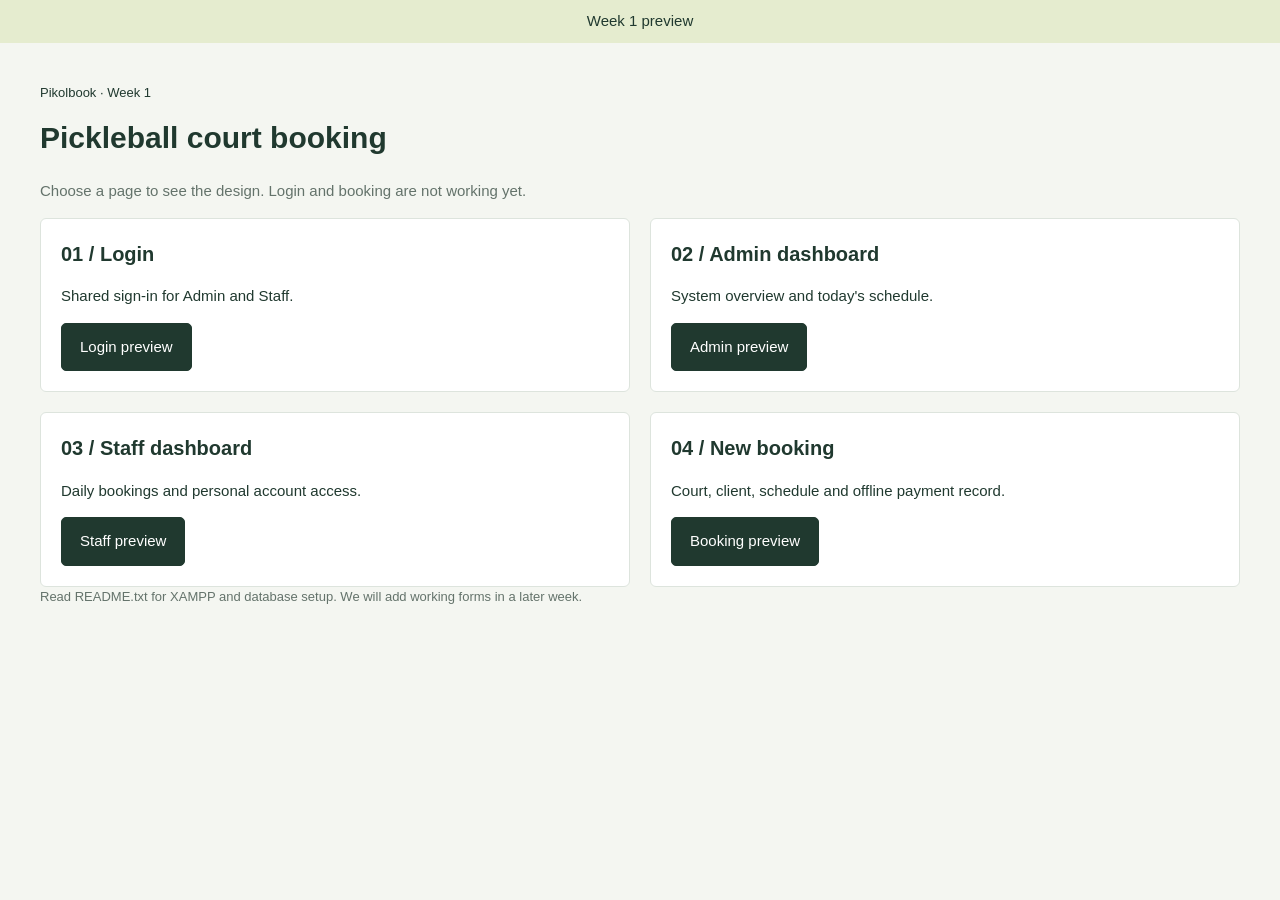
==== index.html @ 829a215b "Week 1" ====
<!DOCTYPE html>
<html lang="en">

<head>
    <meta charset="utf-8">
    <meta name="viewport" content="width=device-width, initial-scale=1">
    <title>Week 1 preview | Pikolbook</title>
    <link rel="stylesheet" href="style.css">
</head>

<body>
    <div class="preview">Week 1 preview</div>
    <main class="home">
        <p class="eyebrow">Pikolbook · Week 1</p>
        <h1>Pickleball court booking</h1>
        <p class="muted">Choose a page to see the design. Login and booking are not working yet.</p>
        <div class="home-grid">
            <article class="card">
                <h2>01 / Login</h2>
                <p>Shared sign-in for Admin and Staff.</p>
                <a class="button" href="login.html">Login preview</a>
            </article>
            <article class="card">
                <h2>02 / Admin dashboard</h2>
                <p>System overview and today's schedule.</p>
                <a class="button" href="admin-dashboard.html">Admin preview</a>
            </article>
            <article class="card">
                <h2>03 / Staff dashboard</h2>
                <p>Daily bookings and personal account access.</p>
                <a class="button" href="staff-dashboard.html">Staff preview</a>
            </article>
            <article class="card">
                <h2>04 / New booking</h2>
                <p>Court, client, schedule and offline payment record.</p>
                <a class="button" href="new-booking.html">Booking preview</a>
            </article>
        </div>
        <p class="note">Read README.txt for XAMPP and database setup. We will add working forms in a later week.</p>
    </main>
</body>

</html>
---- style.css ----
/* BASIC TEXT AND COLORS */
/* 100vh means the full height of the browser window. */
body {
    min-height: 100vh;
    display: flex;
    flex-direction: column;
    margin: 0;
    background-color: #f4f6f1;
    color: #20392f;
    font-family: Arial, sans-serif;
    font-size: 15px;
    line-height: 1.5;
}

h1,
h2,
p {
    margin-top: 0;
}

h1 {
    font-size: 30px;
}

h2 {
    font-size: 20px;
}

a {
    color: #20392f;
}

a:hover {
    text-decoration: underline;
}

small,
.muted,
.note {
    color: #64736b;
}

.note,
.eyebrow {
    font-size: 13px;
}

/* TOP LABEL */
.preview {
    padding: 10px;
    background-color: #e5eccf;
    text-align: center;
}

/* SIDEBAR AND MAIN AREA: TWO GRID COLUMNS */
.shell {
    flex-grow: 1;
    display: grid;
    grid-template-columns: 230px 1fr;
}

/* Allows a wide table to scroll inside the main area. */
.main-area {
    min-width: 0;
}

aside {
    display: flex;
    flex-direction: column;
    padding: 20px;
    background-color: #20392f;
    color: white;
}

.brand {
    display: block;
    height: 80px;
    overflow: hidden;
}

/* The original logo has empty space above and below it. */
.brand img {
    width: 190px;
    margin-top: -55px;
}

nav {
    margin-top: 20px;
}

nav a,
nav span {
    display: block;
    margin-bottom: 8px;
    padding: 12px;
    color: white;
    text-decoration: none;
}

nav .active {
    background-color: #b6d961;
    color: #20392f;
}

nav a:hover {
    background-color: #45604e;
    color: white;
}

.aside-end {
    margin-top: auto;
    padding-top: 40px;
    font-size: 13px;
}

.aside-end a {
    color: white;
}

.topbar,
.heading {
    display: flex;
    justify-content: space-between;
    align-items: center;
    flex-wrap: wrap;
    gap: 15px;
}

.topbar {
    padding: 20px;
    background-color: white;
    border-bottom: 1px solid #dde4dd;
}

.content {
    padding: 25px;
}

.heading {
    margin-bottom: 20px;
}

/* CARDS: FOUR COLUMNS ON THE DASHBOARD */
.stats {
    display: grid;
    grid-template-columns: 1fr 1fr 1fr 1fr;
    gap: 15px;
    margin-bottom: 25px;
}

.card {
    padding: 20px;
    background-color: white;
    border: 1px solid #dde4dd;
    border-radius: 6px;
}

.stat strong {
    display: block;
    margin: 10px 0;
    font-size: 32px;
}

/* SCHEDULE TABLE */
.table-wrap {
    overflow: auto;
}

table {
    width: 100%;
    border-collapse: collapse;
    text-align: left;
}

th,
td {
    padding: 12px;
    border-bottom: 1px solid #dde4dd;
}

th {
    background-color: #f4f6f1;
}

.tag,
.pill {
    display: inline-block;
    padding: 4px 8px;
    background-color: #e7f0dc;
    border-radius: 5px;
    font-size: 12px;
}

.pending {
    background-color: #fff0d3;
    color: #77561a;
}

/* LOGIN: TWO COLUMNS */
.login-layout {
    flex-grow: 1;
    display: grid;
    grid-template-columns: 1fr 1fr;
}

.login-brand {
    display: flex;
    flex-direction: column;
    justify-content: center;
    align-items: center;
    padding: 40px;
    background-color: #20392f;
    color: white;
    text-align: center;
}

.login-brand img {
    width: 70%;
    max-width: 280px;
}

.login-panel {
    display: flex;
    align-items: center;
    justify-content: center;
    padding: 40px;
}

.login-box {
    width: 100%;
    max-width: 420px;
    margin: 0 auto;
}

/* FORM FIELDS */
label {
    display: block;
    margin-bottom: 6px;
    font-weight: bold;
}

input,
select,
textarea {
    box-sizing: border-box;
    width: 100%;
    padding: 10px;
    border: 1px solid #bdcbbb;
    border-radius: 5px;
    background-color: white;
    color: #20392f;
    font-family: Arial, sans-serif;
    font-size: 15px;
}

.checkbox {
    width: auto;
}

.field {
    margin-bottom: 18px;
}

.inline {
    margin-bottom: 20px;
    font-size: 13px;
}

.form-grid,
.home-grid {
    display: grid;
    grid-template-columns: 1fr 1fr;
    gap: 20px;
}

.summary {
    margin-bottom: 20px;
    padding: 15px;
    background-color: #e7f0dc;
}

/* BUTTONS AND PAGE LINKS */
.wide {
    width: 100%;
}

.button,
button {
    display: inline-block;
    padding: 12px 18px;
    border: 1px solid #20392f;
    border-radius: 5px;
    background-color: #20392f;
    color: white;
    font-family: Arial, sans-serif;
    font-size: 15px;
    text-decoration: none;
}

.button:hover {
    background-color: #45604e;
    text-decoration: none;
}

.light {
    background-color: white;
    color: #20392f;
}

.actions {
    display: flex;
    justify-content: flex-end;
    flex-wrap: wrap;
    gap: 10px;
}

.preview-links {
    margin-top: 25px;
    border-top: 1px solid #dde4dd;
}

.preview-links a {
    display: block;
    margin-top: 12px;
}

.home {
    flex-grow: 1;
    margin: 0;
    padding: 40px;
}

/* SMALL SCREENS: STACK THE COLUMNS */
@media (max-width: 800px) {

    .shell,
    .login-layout,
    .stats,
    .form-grid,
    .home-grid {
        grid-template-columns: 1fr;
    }

    .topbar,
    .heading {
        flex-direction: column;
        align-items: flex-start;
    }

    .content,
    .login-brand,
    .login-panel {
        padding: 20px;
    }
}
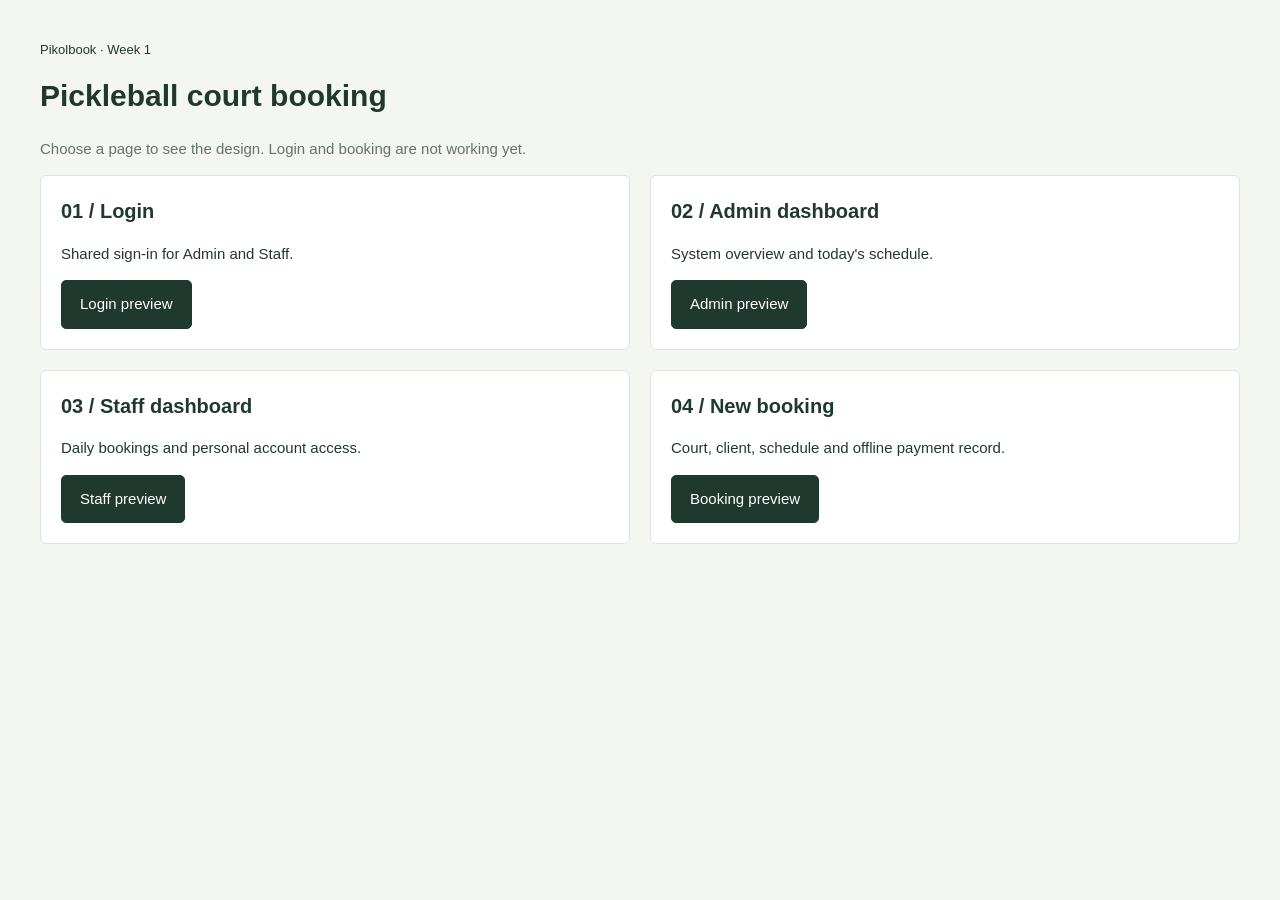
==== commit 0d840180: "Added reports-analtyics.html, resources.html, made changes to pikolbook.sql, and also minor changes " ====
--- a/index.html
+++ b/index.html
@@ -9,7 +9,6 @@
 </head>
 
 <body>
-    <div class="preview">Week 1 preview</div>
     <main class="home">
         <p class="eyebrow">Pikolbook · Week 1</p>
         <h1>Pickleball court booking</h1>
@@ -36,7 +35,7 @@
                 <a class="button" href="new-booking.html">Booking preview</a>
             </article>
         </div>
-        <p class="note">Read README.txt for XAMPP and database setup. We will add working forms in a later week.</p>
+        <!--<p class="note">Read README.txt for XAMPP and database setup. We will add working forms in a later week.</p>-->
     </main>
 </body>
 
--- a/style.css
+++ b/style.css
@@ -56,7 +56,7 @@
 .shell {
     flex-grow: 1;
     display: grid;
-    grid-template-columns: 230px 1fr;
+    grid-template-columns: 240px 1fr;
 }
 
 /* Allows a wide table to scroll inside the main area. */
@@ -67,49 +67,79 @@
 aside {
     display: flex;
     flex-direction: column;
-    padding: 20px;
+    padding: 0 0 24px;
     background-color: #20392f;
     color: white;
 }
 
 .brand {
-    display: block;
-    height: 80px;
-    overflow: hidden;
-}
-
-/* The original logo has empty space above and below it. */
+    display: flex;
+    align-items: center;
+    min-height: 90px;
+    padding: 18px 18px 10px;
+    text-decoration: none;
+}
+
 .brand img {
     width: 190px;
     margin-top: -55px;
 }
 
+.brand-mark {
+    display: inline-flex;
+    align-items: center;
+    gap: 0;
+    font-size: 34px;
+    font-weight: 700;
+    line-height: 1;
+    letter-spacing: -1px;
+    color: #b6d961;
+    text-transform: lowercase;
+}
+
+.brand-dot {
+    display: inline-block;
+    width: 12px;
+    height: 12px;
+    margin: 0 6px;
+    border-radius: 50%;
+    background-color: #b6d961;
+    box-shadow: inset 0 0 0 3px #20392f;
+}
+
 nav {
-    margin-top: 20px;
+    margin-top: 8px;
+    padding: 0 24px;
 }
 
 nav a,
 nav span {
     display: block;
-    margin-bottom: 8px;
-    padding: 12px;
-    color: white;
+    margin-bottom: 10px;
+    padding: 14px 10px 14px 12px;
+    color: rgba(255, 255, 255, 0.88);
     text-decoration: none;
+    border-radius: 0;
+    font-size: 18px;
+    font-weight: 500;
+    line-height: 1.2;
 }
 
 nav .active {
     background-color: #b6d961;
     color: #20392f;
+    font-weight: 700;
+    border-radius: 0;
 }
 
 nav a:hover {
-    background-color: #45604e;
+    background-color: #2a4d46;
     color: white;
 }
 
 .aside-end {
     margin-top: auto;
-    padding-top: 40px;
+    padding: 24px 24px 0;
     font-size: 13px;
 }
 
@@ -330,6 +360,295 @@
     padding: 40px;
 }
 
+.report-page .content {
+    padding: 28px 30px 30px;
+}
+
+.report-header {
+    margin-bottom: 20px;
+}
+
+.report-title {
+    margin: 0;
+    font-size: 34px;
+    font-weight: 700;
+    letter-spacing: -0.03em;
+}
+
+.report-subtitle {
+    margin: 6px 0 0;
+    color: #64736b;
+    font-size: 16px;
+}
+
+.report-tabs {
+    display: flex;
+    flex-wrap: wrap;
+    gap: 0;
+    margin-bottom: 22px;
+    border: 1px solid #dfe4df;
+    background: #f6f7f5;
+    padding: 6px;
+    border-radius: 8px;
+    width: fit-content;
+}
+
+.report-tab {
+    padding: 12px 18px;
+    border: 0;
+    background: transparent;
+    color: #20392f;
+    font-size: 16px;
+    cursor: pointer;
+    border-radius: 6px;
+    font-family: Arial, sans-serif;
+}
+
+.report-tab.active {
+    background: #e3e7a9;
+    box-shadow: inset 0 0 0 1px rgba(32, 57, 47, 0.08);
+}
+
+.report-panel {
+    background: #f4f5f4;
+    border: 1px solid #dfe4df;
+    border-radius: 8px;
+    overflow: hidden;
+    margin-bottom: 18px;
+}
+
+.report-year {
+    display: flex;
+    align-items: center;
+    justify-content: space-between;
+    padding: 18px 20px;
+    background: #f8f8f7;
+    border-bottom: 1px solid #dfe4df;
+}
+
+.year-number {
+    font-size: 30px;
+    font-weight: 700;
+    color: #1d5ed6;
+    line-height: 1;
+}
+
+.report-toggle {
+    font-size: 28px;
+    color: #20392f;
+    font-weight: 700;
+    line-height: 1;
+}
+
+.report-chart {
+    display: flex;
+    flex-direction: column;
+    gap: 16px;
+    padding: 18px 20px 22px;
+}
+
+.chart-row {
+    display: grid;
+    grid-template-columns: 1.2fr 2.2fr;
+    gap: 18px;
+    align-items: center;
+    min-height: 34px;
+}
+
+.chart-label {
+    font-size: 16px;
+    color: #20392f;
+    font-weight: 600;
+}
+
+.chart-track {
+    position: relative;
+    height: 18px;
+    background: #d9d9d9;
+    border-radius: 4px;
+    overflow: hidden;
+}
+
+.chart-bar {
+    position: absolute;
+    left: 0;
+    top: 0;
+    bottom: 0;
+    background: #d7d7d7;
+    border-radius: 4px;
+}
+
+.chart-bar.level-1 { width: 25%; }
+.chart-bar.level-2 { width: 38%; }
+.chart-bar.level-3 { width: 52%; }
+.chart-bar.level-4 { width: 70%; }
+.chart-bar.level-5 { width: 85%; }
+
+.report-panel.collapsed .report-chart {
+    display: none;
+}
+
+.resource-heading {
+    margin-bottom: 18px;
+}
+
+.resource-toolbar {
+    display: grid;
+    grid-template-columns: minmax(0, 1.4fr) minmax(180px, 320px);
+    gap: 18px;
+    margin-bottom: 18px;
+}
+
+.search-box {
+    position: relative;
+}
+
+.search-box .search-icon {
+    position: absolute;
+    left: 14px;
+    top: 50%;
+    transform: translateY(-50%);
+    color: #7a8a7f;
+    font-size: 18px;
+    pointer-events: none;
+}
+
+.search-box input,
+.filter-select select {
+    height: 46px;
+    padding-left: 42px;
+    border: 1px solid #d6ddd3;
+    border-radius: 6px;
+    background: #fff;
+    color: #20392f;
+    font-size: 15px;
+}
+
+.filter-select select {
+    padding-left: 14px;
+    appearance: none;
+    background-image: linear-gradient(45deg, transparent 50%, #20392f 50%), linear-gradient(135deg, #20392f 50%, transparent 50%);
+    background-position: calc(100% - 18px) calc(50% - 3px), calc(100% - 12px) calc(50% - 3px);
+    background-size: 6px 6px, 6px 6px;
+    background-repeat: no-repeat;
+}
+
+.resource-card {
+    padding: 0;
+    overflow: hidden;
+}
+
+.resource-table-wrap {
+    overflow-x: auto;
+}
+
+.resource-table {
+    width: 100%;
+    border-collapse: collapse;
+    table-layout: fixed;
+}
+
+.resource-table th,
+.resource-table td {
+    padding: 16px 14px;
+    border-bottom: 1px solid #e2e8e1;
+    vertical-align: middle;
+    text-align: left;
+}
+
+.resource-table thead th {
+    background: #f4f6f1;
+    font-weight: 700;
+    color: #20392f;
+}
+
+.resource-table tbody tr:last-child td {
+    border-bottom: none;
+}
+
+.resource-name {
+    font-weight: 700;
+    color: #20392f;
+}
+
+.resource-id {
+    color: #5e6d66;
+    font-weight: 600;
+}
+
+.category-pill {
+    display: inline-block;
+    padding: 5px 10px;
+    background: #edf1ee;
+    border: 1px solid #d7dfd9;
+    border-radius: 4px;
+    color: #20392f;
+    font-size: 12px;
+    white-space: nowrap;
+}
+
+.rate {
+    color: #20392f;
+    font-weight: 700;
+}
+
+.status-badge {
+    display: inline-block;
+    min-width: 96px;
+    padding: 6px 10px;
+    border-radius: 5px;
+    font-size: 12px;
+    font-weight: 700;
+    text-align: center;
+}
+
+.status-green {
+    background: #dff3e5;
+    color: #1f6d41;
+}
+
+.status-yellow {
+    background: #fdf0c7;
+    color: #8e6b1d;
+}
+
+.resource-description {
+    color: #4d5d57;
+    line-height: 1.5;
+}
+
+.actions-cell {
+    display: flex;
+    justify-content: flex-end;
+    gap: 10px;
+    min-width: 110px;
+}
+
+.action-btn {
+    display: inline-flex;
+    align-items: center;
+    justify-content: center;
+    width: 34px;
+    height: 34px;
+    border: 1px solid #d4dcd5;
+    border-radius: 6px;
+    background: white;
+    color: #20392f;
+    font-size: 16px;
+    text-decoration: none;
+    cursor: pointer;
+}
+
+.action-btn.edit {
+    border-color: #a9c9d8;
+    color: #1d5d88;
+}
+
+.action-btn.delete {
+    border-color: #e6b8c0;
+    color: #b0263c;
+}
+
 /* SMALL SCREENS: STACK THE COLUMNS */
 @media (max-width: 800px) {
 
@@ -337,7 +656,9 @@
     .login-layout,
     .stats,
     .form-grid,
-    .home-grid {
+    .home-grid,
+    .resource-toolbar,
+    .chart-row {
         grid-template-columns: 1fr;
     }
 
